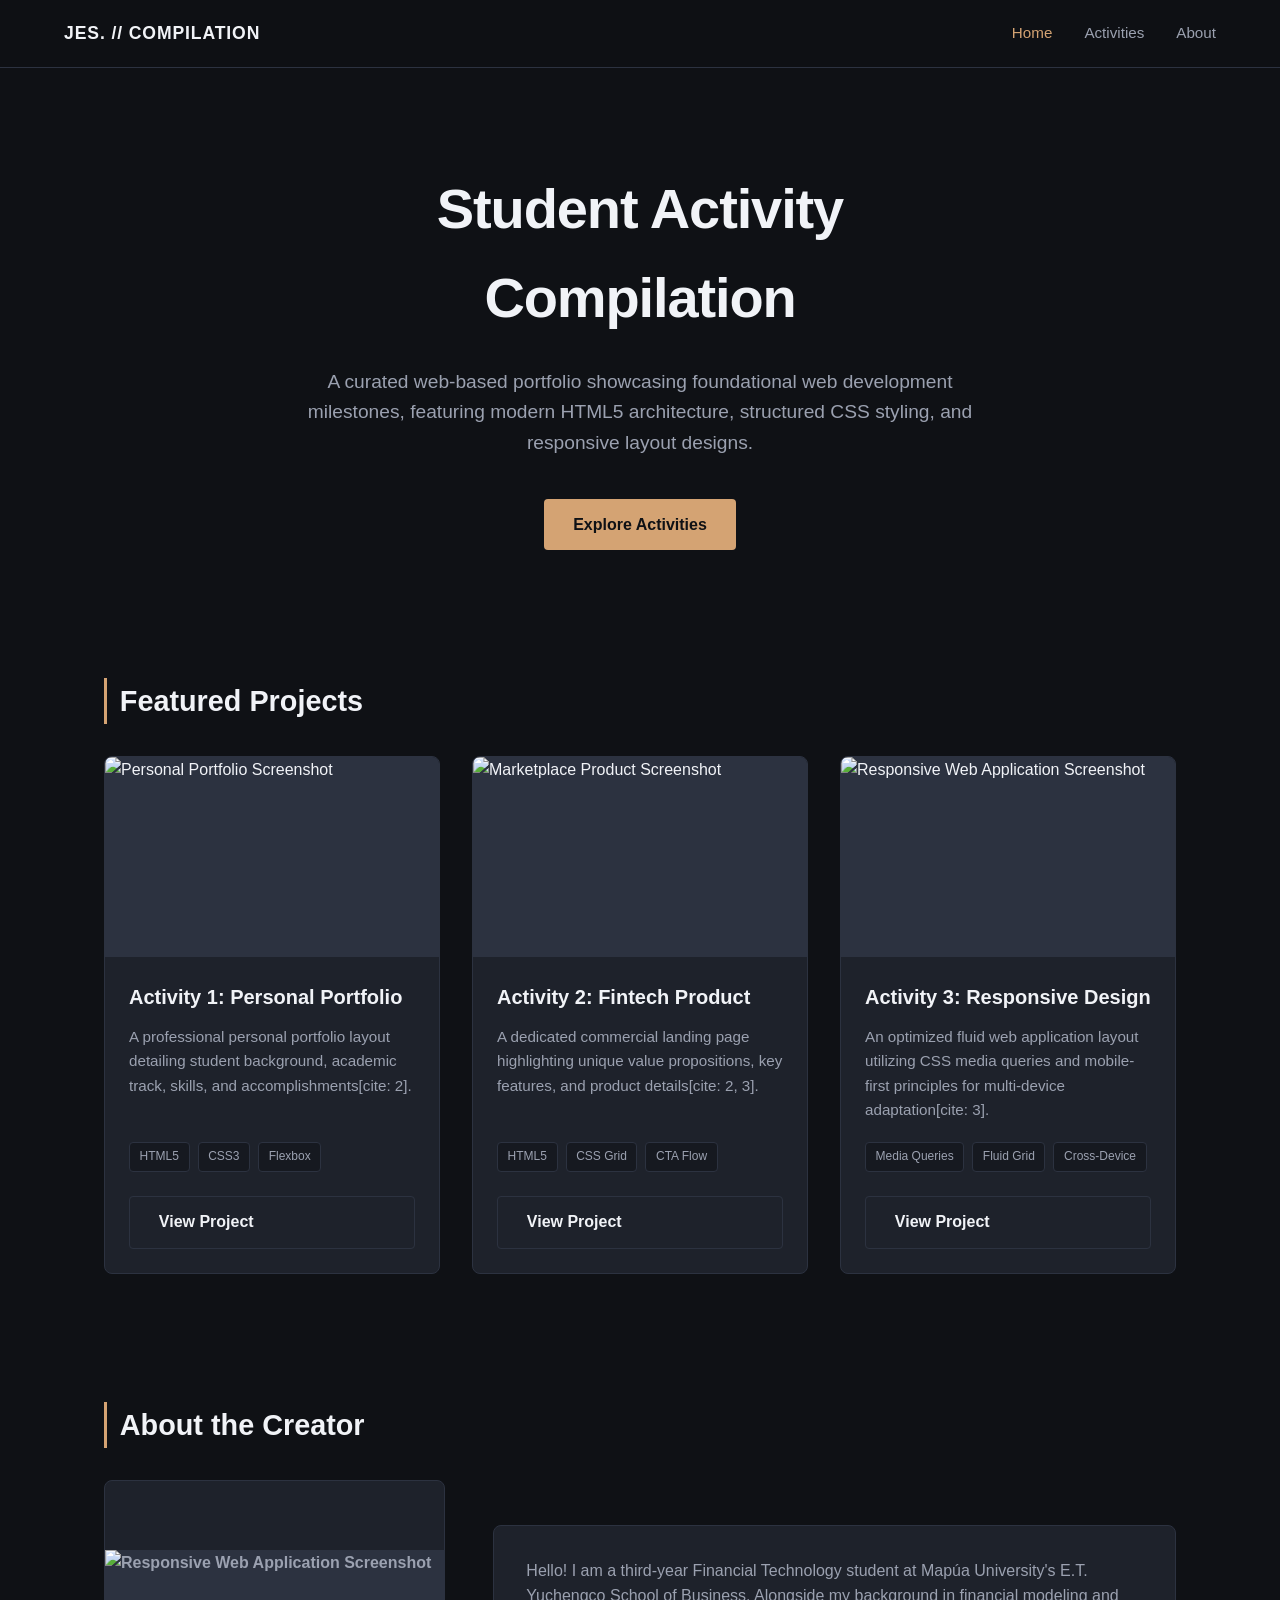
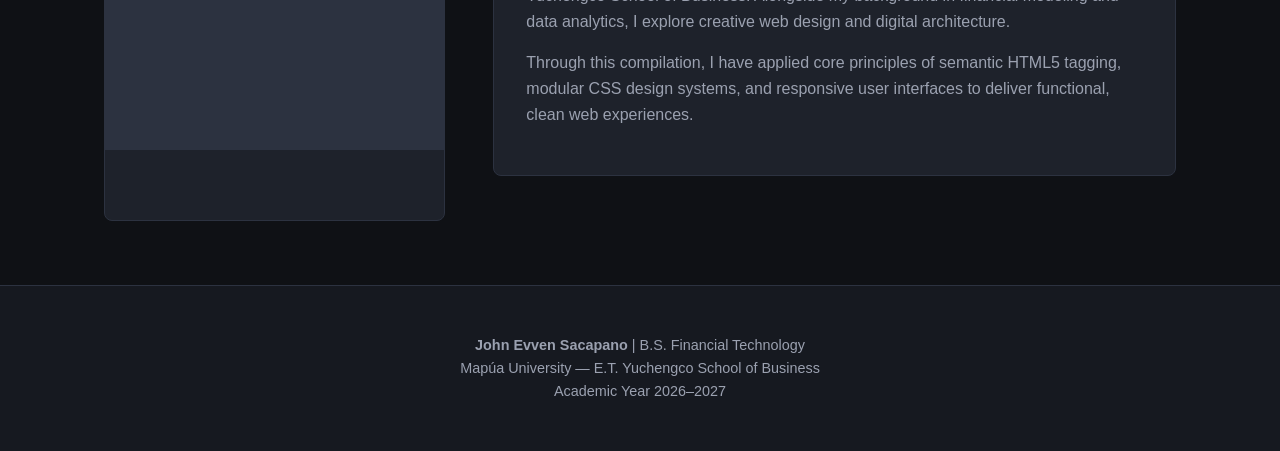
==== index.html @ a973202d "Add files via upload" ====
<!DOCTYPE html>
<html lang="en">
<head>
    <meta charset="UTF-8">
    <meta name="viewport" content="width=device-width, initial-scale=1.0">
    <title>Student Activity Compilation | HTML, CSS & Responsive Design</title>
    <link rel="stylesheet" href="compil.css">
</head>
<body>
    <header>
        <nav class="navbar">
            <div class="nav-brand">JES. // COMPILATION</div>
            <ul class="nav-links">
                <li><a href="index.html" class="active">Home</a></li>
                <li><a href="#activities">Activities</a></li>
                <li><a href="#about">About</a></li>
            </ul>
        </nav>
    </header>

    <main>
        <!-- Hero Section -->
        <section class="hero">
            <h1>Student Activity Compilation</h1>
            <p>A curated web-based portfolio showcasing foundational web development milestones, featuring modern HTML5 architecture, structured CSS styling, and responsive layout designs.</p>
            <a href="#activities" class="btn">Explore Activities</a>
        </section>

        <!-- Featured Activities Section (3 Activities) -->
        <section id="activities">
            <h2 class="section-title">Featured Projects</h2>
            <div class="grid-3">
                
                <!-- Project Card 1 -->
                <article class="card">
                    <img src="images/portfolio.avif" alt="Personal Portfolio Screenshot" class="card-img">
                    <div class="card-content">
                        <h3 class="card-title">Activity 1: Personal Portfolio</h3>
                        <p class="card-desc">A professional personal portfolio layout detailing student background, academic track, skills, and accomplishments[cite: 2].</p>
                        <div class="tech-tags">
                            <span class="tag">HTML5</span>
                            <span class="tag">CSS3</span>
                            <span class="tag">Flexbox</span>
                        </div>
                        <a href="eport_index.html" class="btn btn-secondary">View Project</a>
                    </div>
                </article>

                <!-- Project Card 2 -->
                <article class="card">
                    <img src="images/fintech.jpeg" alt="Marketplace Product Screenshot" class="card-img">
                    <div class="card-content">
                        <h3 class="card-title">Activity 2: Fintech Product</h3>
                        <p class="card-desc">A dedicated commercial landing page highlighting unique value propositions, key features, and product details[cite: 2, 3].</p>
                        <div class="tech-tags">
                            <span class="tag">HTML5</span>
                            <span class="tag">CSS Grid</span>
                            <span class="tag">CTA Flow</span>
                        </div>
                        <a href="webapp_index.html" class="btn btn-secondary">View Project</a>
                    </div>
                </article>

                <!-- Project Card 3 -->
                <article class="card">
                    <img src="images/responsive.jpeg" alt="Responsive Web Application Screenshot" class="card-img">
                    <div class="card-content">
                        <h3 class="card-title">Activity 3: Responsive Design</h3>
                        <p class="card-desc">An optimized fluid web application layout utilizing CSS media queries and mobile-first principles for multi-device adaptation[cite: 3].</p>
                        <div class="tech-tags">
                            <span class="tag">Media Queries</span>
                            <span class="tag">Fluid Grid</span>
                            <span class="tag">Cross-Device</span>
                        </div>
                        <a href="responsive_index.html" class="btn btn-secondary">View Project</a>
                    </div>
                </article>

            </div>
        </section>

        <!-- About Section -->
        <section id="about">
            <h2 class="section-title">About the Creator</h2>
            <div class="about-grid">
                <div class="profile-placeholder">
                     <img src="images/evven.jpeg" alt="Responsive Web Application Screenshot" class="card-img">
                </div>
                <div class="content-box">
                    <p>Hello! I am a third-year Financial Technology student at Mapúa University's E.T. Yuchengco School of Business. Alongside my background in financial modeling and data analytics, I explore creative web design and digital architecture.</p>
                    <p>Through this compilation, I have applied core principles of semantic HTML5 tagging, modular CSS design systems, and responsive user interfaces to deliver functional, clean web experiences.</p>
                </div>
            </div>
        </section>
    </main>

    <!-- Footer -->
    <footer>
        <p><strong>John Evven Sacapano</strong> | B.S. Financial Technology</p>
        <p>Mapúa University — E.T. Yuchengco School of Business</p>
        <p>Academic Year 2026–2027</p>
    </footer>

</body>
</html>
---- compil.css ----
/* ==========================================
   CSS Reset & Base Styles
   ========================================== */
*, *::before, *::after {
    box-sizing: border-box;
    margin: 0;
    padding: 0;
}

:root {
    --bg-primary: #0f1115;
    --bg-secondary: #161920;
    --surface: #1e222b;
    --border: #2c3240;
    --text-main: #f1f3f7;
    --text-muted: #9ba1b0;
    --accent: #d4a373; /* Muted indie warm accent */
    --accent-hover: #faedcd;
    --transition: all 0.3s ease;
}

body {
    font-family: -apple-system, BlinkMacSystemFont, "Segoe UI", Roboto, Helvetica, Arial, sans-serif;
    background-color: var(--bg-primary);
    color: var(--text-main);
    line-height: 1.6;
    overflow-x: hidden;
}

a {
    text-decoration: none;
    color: inherit;
}

ul {
    list-style: none;
}

img {
    max-width: 100%;
    height: auto;
    display: block;
}

/* ==========================================
   Navigation Bar
   ========================================== */
.navbar {
    position: sticky;
    top: 0;
    z-index: 1000;
    background-color: rgba(15, 17, 21, 0.9);
    backdrop-filter: blur(10px);
    border-bottom: 1px solid var(--border);
    display: flex;
    justify-content: space-between;
    align-items: center;
    padding: 1.2rem 5%;
}

.nav-brand {
    font-weight: 700;
    letter-spacing: 0.05em;
    font-size: 1.1rem;
}

.nav-links {
    display: flex;
    gap: 2rem;
}

.nav-links a {
    color: var(--text-muted);
    font-size: 0.95rem;
    transition: var(--transition);
}

.nav-links a:hover,
.nav-links a.active {
    color: var(--accent);
}

/* ==========================================
   Hero Section
   ========================================== */
.hero {
    padding: 6rem 5% 4rem;
    text-align: center;
    max-width: 800px;
    margin: 0 auto;
}

.hero h1 {
    font-size: clamp(2.2rem, 5vw, 3.5rem);
    font-weight: 800;
    letter-spacing: -0.02em;
    margin-bottom: 1.5rem;
}

.hero p {
    color: var(--text-muted);
    font-size: clamp(1rem, 2vw, 1.2rem);
    margin-bottom: 2.5rem;
}

/* ==========================================
   Buttons & Links
   ========================================== */
.btn {
    display: inline-block;
    background-color: var(--accent);
    color: var(--bg-primary);
    padding: 0.8rem 1.8rem;
    font-weight: 600;
    border-radius: 4px;
    transition: var(--transition);
    border: none;
    cursor: pointer;
}

.btn:hover {
    background-color: var(--accent-hover);
    transform: translateY(-2px);
}

.btn-secondary {
    background-color: transparent;
    color: var(--text-main);
    border: 1px solid var(--border);
}

.btn-secondary:hover {
    background-color: var(--surface);
    color: var(--accent);
    border-color: var(--accent);
}

/* ==========================================
   Sections & Grid Layouts
   ========================================== */
section {
    padding: 4rem 5%;
    max-width: 1200px;
    margin: 0 auto;
}

.section-title {
    font-size: 1.8rem;
    font-weight: 700;
    margin-bottom: 2rem;
    border-left: 3px solid var(--accent);
    padding-left: 0.8rem;
}

.grid-3 {
    display: grid;
    grid-template-columns: repeat(auto-fit, minmax(300px, 1fr));
    gap: 2rem;
}

.card {
    background-color: var(--surface);
    border: 1px solid var(--border);
    border-radius: 8px;
    overflow: hidden;
    transition: var(--transition);
    display: flex;
    flex-direction: column;
}

.card:hover {
    transform: translateY(-5px);
    border-color: var(--accent);
}

.card-img {
    width: 100%;
    height: 200px;
    object-fit: cover;
    background-color: var(--border);
}

.card-content {
    padding: 1.5rem;
    display: flex;
    flex-direction: column;
    flex-grow: 1;
}

.card-title {
    font-size: 1.25rem;
    font-weight: 600;
    margin-bottom: 0.75rem;
}

.card-desc {
    color: var(--text-muted);
    font-size: 0.95rem;
    margin-bottom: 1.25rem;
    flex-grow: 1;
}

.tech-tags {
    display: flex;
    flex-wrap: wrap;
    gap: 0.5rem;
    margin-bottom: 1.5rem;
}

.tag {
    background-color: var(--bg-secondary);
    color: var(--text-muted);
    font-size: 0.75rem;
    padding: 0.25rem 0.6rem;
    border-radius: 4px;
    border: 1px solid var(--border);
}

/* ==========================================
   About Section & Content Layouts
   ========================================== */
.about-grid {
    display: grid;
    grid-template-columns: 1fr 2fr;
    gap: 3rem;
    align-items: center;
}

.profile-placeholder {
    width: 100%;
    aspect-ratio: 1;
    background-color: var(--surface);
    border: 1px solid var(--border);
    border-radius: 8px;
    display: flex;
    align-items: center;
    justify-content: center;
    color: var(--text-muted);
    font-weight: 600;
}

.content-box {
    background-color: var(--surface);
    border: 1px solid var(--border);
    padding: 2rem;
    border-radius: 8px;
}

.content-box p {
    color: var(--text-muted);
    margin-bottom: 1rem;
}

/* ==========================================
   Footer
   ========================================== */
footer {
    border-top: 1px solid var(--border);
    background-color: var(--bg-secondary);
    padding: 3rem 5%;
    text-align: center;
    color: var(--text-muted);
    font-size: 0.9rem;
}

footer p {
    margin-bottom: 0.5krem;
}

/* ==========================================
   Responsive Design Media Queries
   ========================================== */
@media (max-width: 768px) {
    .navbar {
        flex-direction: column;
        gap: 1rem;
        padding: 1rem;
    }

    .nav-links {
        gap: 1.2rem;
    }

    .about-grid {
        grid-template-columns: 1fr;
        gap: 2rem;
    }

    .hero {
        padding: 4rem 1rem 2rem;
    }
}

/* Enable smooth scrolling animation between internal page links */
html {
    scroll-behavior: smooth;
}

/* Smooth fade and slide transition for buttons and interactive cards */
.btn, .card, .nav-links a {
    transition: all 0.3s ease-in-out;
}
.grid-3 {
    display: grid;
    grid-template-columns: repeat(auto-fit, minmax(300px, 1fr));
    gap: 2rem;
}
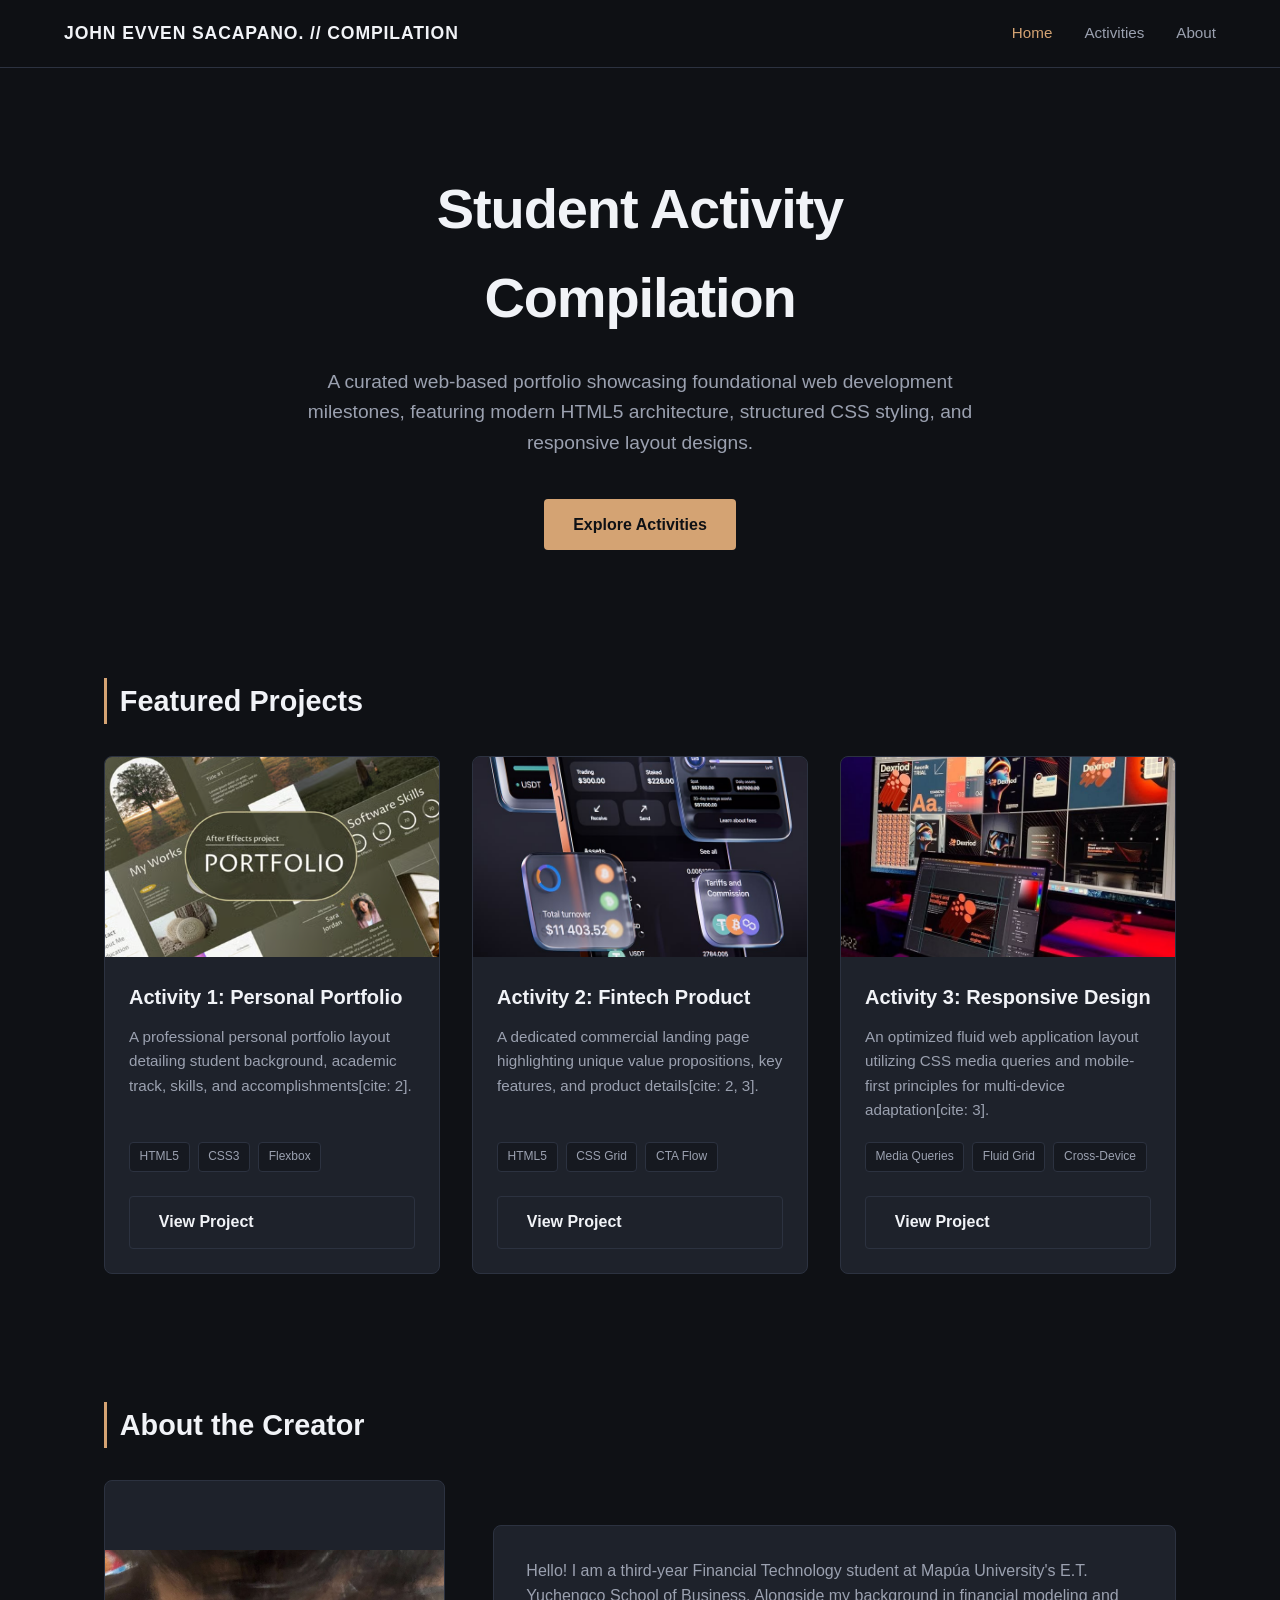
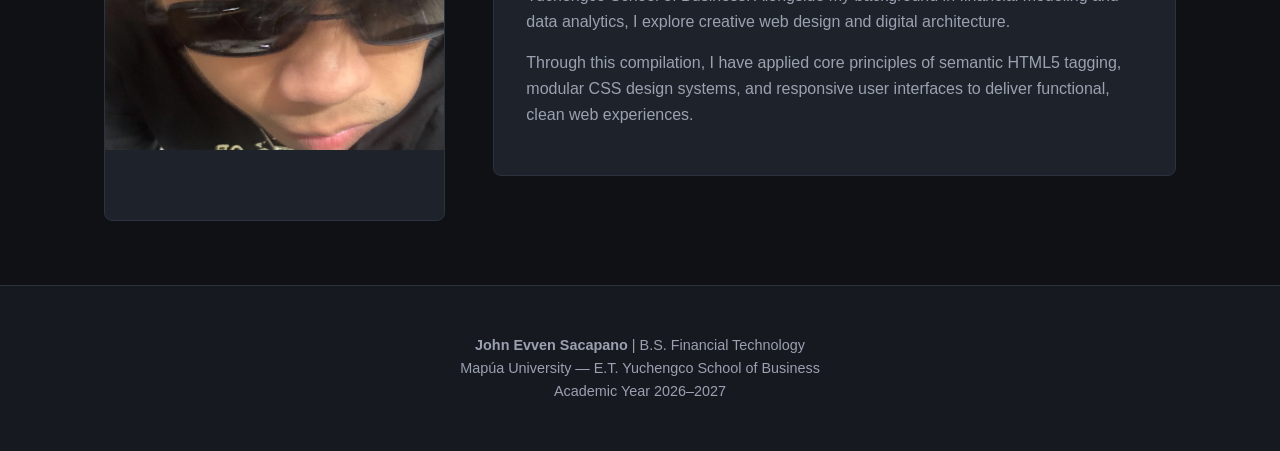
==== commit 694e182d: "Update index.html" ====
--- a/index.html
+++ b/index.html
@@ -9,7 +9,7 @@
 <body>
     <header>
         <nav class="navbar">
-            <div class="nav-brand">JES. // COMPILATION</div>
+            <div class="nav-brand">JOHN EVVEN SACAPANO. // COMPILATION</div>
             <ul class="nav-links">
                 <li><a href="index.html" class="active">Home</a></li>
                 <li><a href="#activities">Activities</a></li>
@@ -102,4 +102,4 @@
     </footer>
 
 </body>
-</html>+</html>
